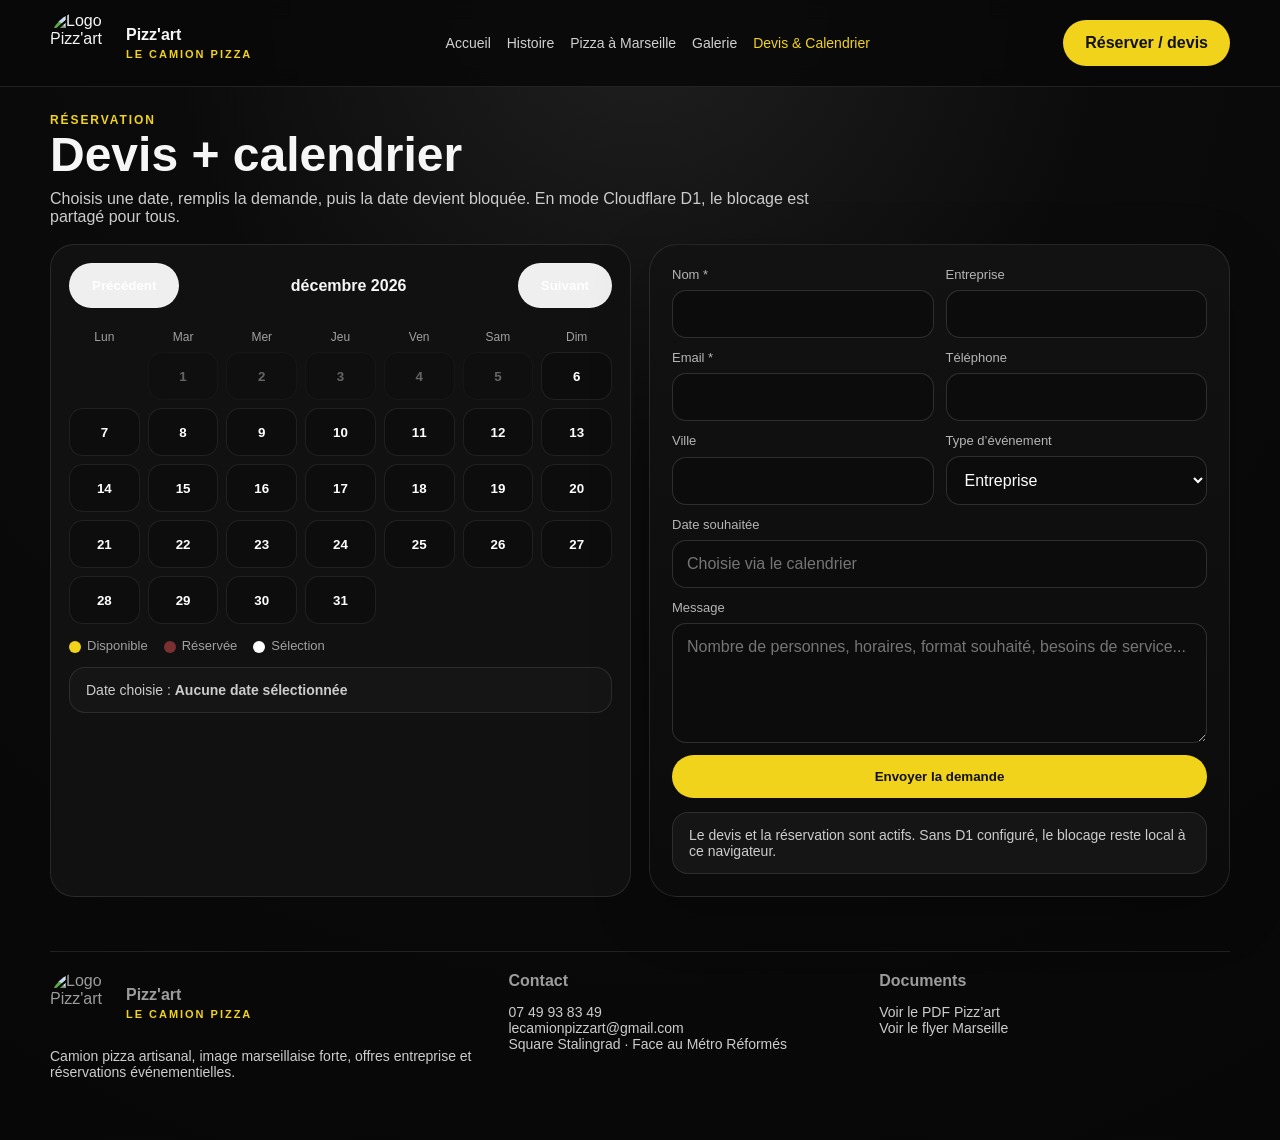
==== devis.html @ a05e0f02 "Add files via upload" ====
<!DOCTYPE html>
<html lang="fr">
<head>
  <meta charset="UTF-8">
  <meta name="viewport" content="width=device-width,initial-scale=1">
  <title>Pizz’art — Devis et calendrier</title>
  <link rel="stylesheet" href="style.css">
</head>
<body>
  <div class="topbar">
    <div class="container nav">
      <a class="brand" href="index.html">
        <img src="assets/logo.png" alt="Logo Pizz'art">
        <div class="brand-text">Pizz'art<small>Le camion pizza</small></div>
      </a>
      <nav class="menu">
        <a href="index.html" class="">Accueil</a>
        <a href="histoire.html" class="">Histoire</a>
        <a href="pizza-marseille.html" class="">Pizza à Marseille</a>
        <a href="galerie.html" class="">Galerie</a>
        <a href="devis.html" class="active">Devis & Calendrier</a>
      </nav>
      <a class="btn" href="devis.html">Réserver / devis</a>
    </div>
  </div>
<main class="section"><div class="container section-head"><div><div class="eyebrow">Réservation</div><h2>Devis + calendrier</h2><p>Choisis une date, remplis la demande, puis la date devient bloquée. En mode Cloudflare D1, le blocage est partagé pour tous.</p></div></div><div class="container grid2"><div class="calendar" id="booking-calendar"><div class="calhead"><button type="button" class="btn2" data-prev>Précédent</button><strong data-title></strong><button type="button" class="btn2" data-next>Suivant</button></div><div class="week"><div>Lun</div><div>Mar</div><div>Mer</div><div>Jeu</div><div>Ven</div><div>Sam</div><div>Dim</div></div><div class="days" data-days></div><div class="legend"><span><span class="dot av"></span>Disponible</span><span><span class="dot bk"></span>Réservée</span><span><span class="dot sl"></span>Sélection</span></div><div class="notice" style="margin-top:14px">Date choisie : <strong id="selected-date-label">Aucune date sélectionnée</strong></div></div><div class="panel"><div class="pad"><form id="booking-form"><div class="formgrid"><div class="field"><label>Nom *</label><input name="nom" required></div><div class="field"><label>Entreprise</label><input name="entreprise"></div><div class="field"><label>Email *</label><input type="email" name="email" required></div><div class="field"><label>Téléphone</label><input name="telephone"></div><div class="field"><label>Ville</label><input name="ville"></div><div class="field"><label>Type d’événement</label><select name="type_evenement"><option>Entreprise</option><option>Privé</option><option>Mariage</option><option>Association</option><option>Autre</option></select></div><div class="field full"><label>Date souhaitée</label><input id="date_souhaitee" name="date_souhaitee" readonly placeholder="Choisie via le calendrier"></div><div class="field full"><label>Message</label><textarea name="message" placeholder="Nombre de personnes, horaires, format souhaité, besoins de service..."></textarea></div><div class="field full"><button class="submit" type="submit">Envoyer la demande</button></div></div></form><div id="booking-message" class="notice" style="margin-top:14px">Le devis et la réservation sont actifs. Sans D1 configuré, le blocage reste local à ce navigateur.</div></div></div></div></main>
  <footer class="footer">
    <div class="container footer-grid">
      <div>
        <div class="brand">
          <img src="assets/logo.png" alt="Logo Pizz'art">
          <div class="brand-text">Pizz'art<small>Le camion pizza</small></div>
        </div>
        <p class="small">Camion pizza artisanal, image marseillaise forte, offres entreprise et réservations événementielles.</p>
      </div>
      <div>
        <strong>Contact</strong>
        <p class="small">07 49 93 83 49<br>lecamionpizzart@gmail.com<br>Square Stalingrad · Face au Métro Réformés</p>
      </div>
      <div>
        <strong>Documents</strong>
        <p class="small"><a href="docs/pizzart-doc.pdf" target="_blank">Voir le PDF Pizz’art</a><br><a href="docs/flyer-pizzart.pdf" target="_blank">Voir le flyer Marseille</a></p>
      </div>
    </div>
  </footer>
  <script src="script.js"></script>
</body>
</html>
---- style.css ----
:root{--bg:#090909;--panel:#121212;--panel2:#181818;--txt:#f6f6f6;--muted:#cccccc;--line:rgba(255,255,255,.10);--y:#f2d31b;--max:1180px;--r:24px}
*{box-sizing:border-box}html{scroll-behavior:smooth}body{margin:0;font-family:Inter,Arial,sans-serif;background:radial-gradient(circle at top,#202020 0,#0b0b0b 36%,#070707 100%);color:var(--txt)}a{text-decoration:none;color:inherit}img{display:block;max-width:100%}
.container{width:min(var(--max),calc(100% - 32px));margin:0 auto}.topbar{position:sticky;top:0;z-index:50;background:rgba(9,9,9,.88);backdrop-filter:blur(10px);border-bottom:1px solid var(--line)}
.nav{display:flex;align-items:center;justify-content:space-between;gap:16px;padding:12px 0}.brand{display:flex;align-items:center;gap:14px}.brand img{width:62px;height:62px;border-radius:50%;object-fit:contain}.brand-text{font-weight:900;line-height:1}.brand-text small{display:block;margin-top:6px;color:var(--y);font-size:11px;letter-spacing:.18em;text-transform:uppercase}
.menu{display:flex;gap:16px;flex-wrap:wrap;font-size:14px;color:#ffffffcf}.menu a.active,.menu a:hover{color:var(--y)}
.btn,.btn2,.submit{display:inline-flex;align-items:center;justify-content:center;gap:8px;padding:14px 22px;border-radius:999px;font-weight:800;transition:.18s}.btn,.submit{background:var(--y);color:#111;border:none}.btn2{border:1px solid rgba(255,255,255,.18);color:#fff}.btn:hover,.btn2:hover,.submit:hover{transform:translateY(-1px)}
.hero{padding:30px 0 18px}.hero-grid{display:grid;grid-template-columns:1.05fr .95fr;gap:22px}.card,.hero-copy,.panel{background:linear-gradient(180deg,#121212,#0b0b0b);border:1px solid var(--line);border-radius:28px;box-shadow:0 18px 60px rgba(0,0,0,.24)}.hero-copy{padding:34px}.badge{display:inline-flex;padding:8px 14px;border-radius:999px;background:#191919;color:var(--y);font-weight:800;font-size:13px}.hero h1{margin:18px 0 12px;font-size:clamp(40px,7vw,82px);line-height:.95}.lead{font-size:20px;color:#f0f0f0;max-width:650px}.hero-stats{display:grid;grid-template-columns:repeat(3,1fr);gap:14px;margin:22px 0}.stat{padding:14px;background:#161616;border:1px solid rgba(255,255,255,.08);border-radius:18px}.stat strong{display:block;color:var(--y);font-size:20px}.hero-actions{display:flex;gap:12px;flex-wrap:wrap}.hero-visual{position:relative;overflow:hidden}.hero-visual img{width:100%;height:100%;min-height:560px;object-fit:cover}.hero-visual:after{content:'';position:absolute;inset:0;background:linear-gradient(180deg,rgba(0,0,0,.12),rgba(0,0,0,.56))}
.section{padding:26px 0}.section-head{display:flex;justify-content:space-between;align-items:end;gap:20px;margin-bottom:18px}.section-head h2{margin:0;font-size:clamp(28px,4vw,48px)}.section-head p{margin:8px 0 0;color:var(--muted);max-width:760px}.eyebrow{color:var(--y);font-size:12px;font-weight:900;text-transform:uppercase;letter-spacing:.16em}
.grid2{display:grid;grid-template-columns:repeat(2,1fr);gap:18px}.grid3{display:grid;grid-template-columns:repeat(3,1fr);gap:18px}.panel{overflow:hidden}.pad{padding:22px}.thumb{aspect-ratio:4/3;overflow:hidden}.thumb img{width:100%;height:100%;object-fit:cover}.price{display:block;font-size:36px;color:var(--y);font-weight:900;margin:12px 0}
.story{display:grid;grid-template-columns:.96fr 1.04fr;gap:18px}.bullets{display:grid;gap:14px;margin-top:18px}.bullet{display:flex;gap:12px;padding:14px;border-radius:18px;background:#151515;border:1px solid var(--line)}.check{font-size:22px;color:var(--y)}.notice{background:#151515;border:1px solid var(--line);padding:14px 16px;border-radius:16px;color:var(--muted);font-size:14px}.list2{display:grid;grid-template-columns:repeat(2,1fr);gap:12px;margin-top:14px}.item{display:flex;justify-content:space-between;gap:10px;padding:12px 14px;border-radius:16px;background:#151515;border:1px solid var(--line)}.item small{display:block;color:var(--muted)}
.gallery{display:grid;grid-template-columns:2fr 1fr 1fr;gap:16px}.gallery .tall{grid-row:span 2}.gallery .panel{overflow:hidden}.gallery img{width:100%;height:100%;object-fit:cover}.docs{display:grid;gap:12px}.doc{display:flex;justify-content:space-between;align-items:center;gap:16px;padding:18px;border-radius:20px;background:#141414;border:1px solid var(--line)}
.formgrid{display:grid;grid-template-columns:1fr 1fr;gap:12px}.field{display:grid;gap:8px}.field label{font-size:13px;color:#ffffffb0}.field input,.field textarea,.field select{width:100%;padding:14px;border-radius:14px;border:1px solid rgba(255,255,255,.14);background:#0c0c0c;color:#fff;font:inherit}.field textarea{min-height:120px;resize:vertical}.full{grid-column:1/-1}
.calendar{background:#111;border:1px solid var(--line);border-radius:24px;padding:18px}.calhead{display:flex;align-items:center;justify-content:space-between;margin-bottom:14px}.week,.days{display:grid;grid-template-columns:repeat(7,1fr);gap:8px}.week div{text-align:center;color:#ffffff99;font-size:12px;padding:8px 0}.day{height:48px;border-radius:14px;border:1px solid rgba(255,255,255,.08);background:#0d0d0d;color:#fff;font-weight:800;cursor:pointer}.empty{visibility:hidden}.past{opacity:.35;cursor:not-allowed}.booked{background:#271515;border-color:#6f3030;color:#ffc1c1;cursor:not-allowed}.selected{background:var(--y);border-color:var(--y);color:#111}.legend{display:flex;flex-wrap:wrap;gap:16px;margin-top:14px;font-size:13px;color:#fff9}.dot{display:inline-block;width:12px;height:12px;border-radius:50%;margin-right:6px;vertical-align:middle}.av{background:var(--y)}.bk{background:#7a3030}.sl{background:#fff}
.footer{padding:28px 0 46px;color:#fff9}.footer-grid{display:grid;grid-template-columns:1.25fr 1fr 1fr;gap:20px;padding-top:20px;border-top:1px solid var(--line)}.small{font-size:14px;color:var(--muted)}
@media(max-width:980px){.hero-grid,.story,.grid2,.grid3,.gallery,.footer-grid{grid-template-columns:1fr}.hero-stats{grid-template-columns:1fr}.formgrid{grid-template-columns:1fr}.menu{display:none}.brand-text{display:none}.hero-visual img{min-height:380px}}
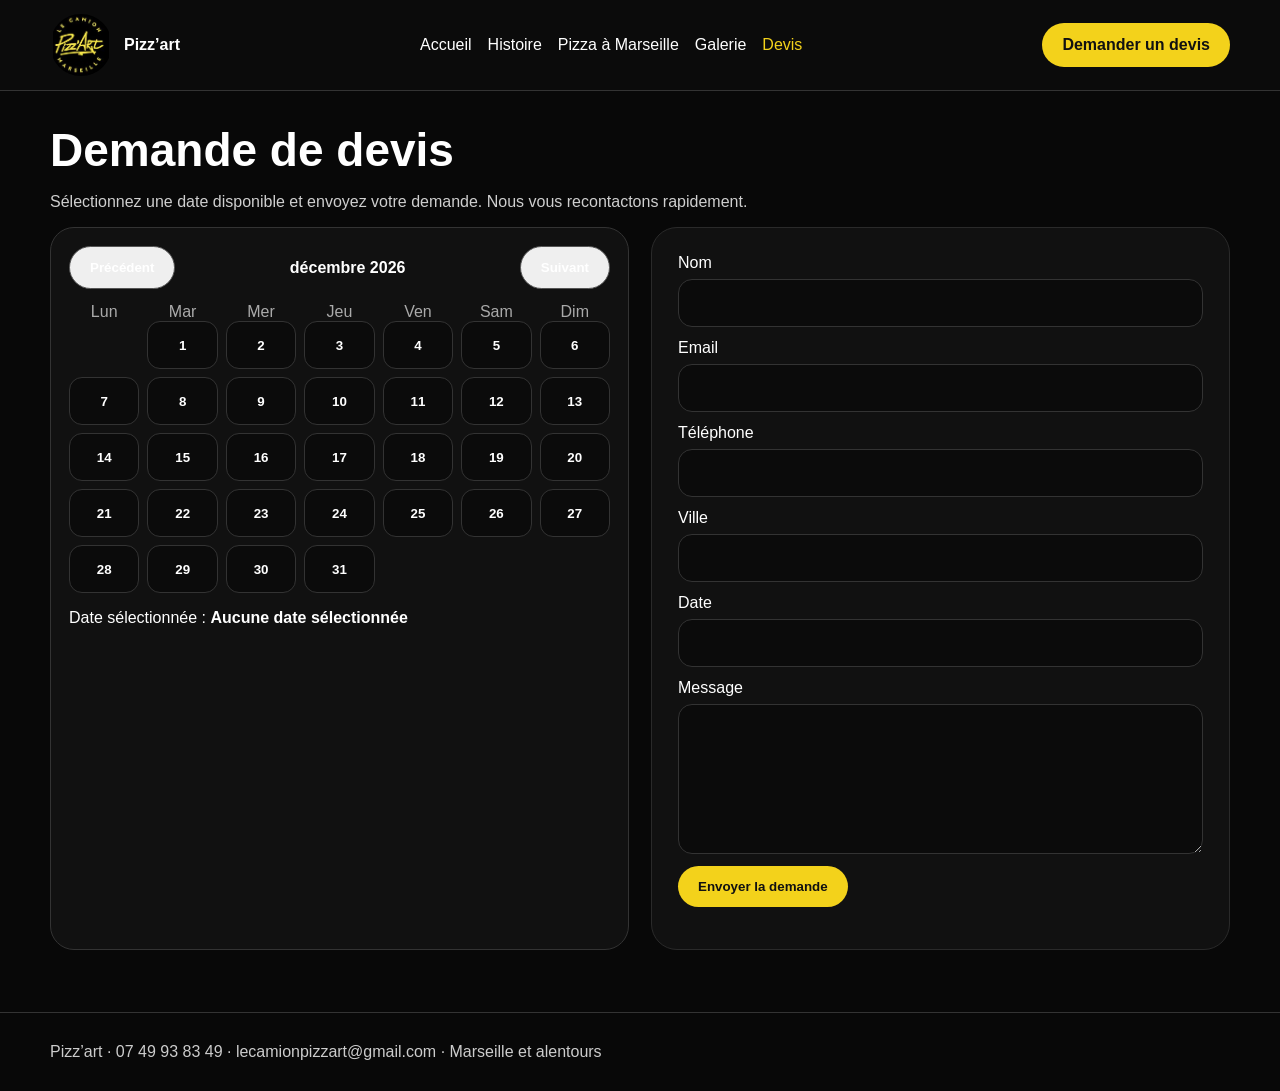
==== commit 869e17e2: "Add files via upload" ====
--- a/devis.html
+++ b/devis.html
@@ -1,48 +1,3 @@
-<!DOCTYPE html>
-<html lang="fr">
-<head>
-  <meta charset="UTF-8">
-  <meta name="viewport" content="width=device-width,initial-scale=1">
-  <title>Pizz’art — Devis et calendrier</title>
-  <link rel="stylesheet" href="style.css">
-</head>
-<body>
-  <div class="topbar">
-    <div class="container nav">
-      <a class="brand" href="index.html">
-        <img src="assets/logo.png" alt="Logo Pizz'art">
-        <div class="brand-text">Pizz'art<small>Le camion pizza</small></div>
-      </a>
-      <nav class="menu">
-        <a href="index.html" class="">Accueil</a>
-        <a href="histoire.html" class="">Histoire</a>
-        <a href="pizza-marseille.html" class="">Pizza à Marseille</a>
-        <a href="galerie.html" class="">Galerie</a>
-        <a href="devis.html" class="active">Devis & Calendrier</a>
-      </nav>
-      <a class="btn" href="devis.html">Réserver / devis</a>
-    </div>
-  </div>
-<main class="section"><div class="container section-head"><div><div class="eyebrow">Réservation</div><h2>Devis + calendrier</h2><p>Choisis une date, remplis la demande, puis la date devient bloquée. En mode Cloudflare D1, le blocage est partagé pour tous.</p></div></div><div class="container grid2"><div class="calendar" id="booking-calendar"><div class="calhead"><button type="button" class="btn2" data-prev>Précédent</button><strong data-title></strong><button type="button" class="btn2" data-next>Suivant</button></div><div class="week"><div>Lun</div><div>Mar</div><div>Mer</div><div>Jeu</div><div>Ven</div><div>Sam</div><div>Dim</div></div><div class="days" data-days></div><div class="legend"><span><span class="dot av"></span>Disponible</span><span><span class="dot bk"></span>Réservée</span><span><span class="dot sl"></span>Sélection</span></div><div class="notice" style="margin-top:14px">Date choisie : <strong id="selected-date-label">Aucune date sélectionnée</strong></div></div><div class="panel"><div class="pad"><form id="booking-form"><div class="formgrid"><div class="field"><label>Nom *</label><input name="nom" required></div><div class="field"><label>Entreprise</label><input name="entreprise"></div><div class="field"><label>Email *</label><input type="email" name="email" required></div><div class="field"><label>Téléphone</label><input name="telephone"></div><div class="field"><label>Ville</label><input name="ville"></div><div class="field"><label>Type d’événement</label><select name="type_evenement"><option>Entreprise</option><option>Privé</option><option>Mariage</option><option>Association</option><option>Autre</option></select></div><div class="field full"><label>Date souhaitée</label><input id="date_souhaitee" name="date_souhaitee" readonly placeholder="Choisie via le calendrier"></div><div class="field full"><label>Message</label><textarea name="message" placeholder="Nombre de personnes, horaires, format souhaité, besoins de service..."></textarea></div><div class="field full"><button class="submit" type="submit">Envoyer la demande</button></div></div></form><div id="booking-message" class="notice" style="margin-top:14px">Le devis et la réservation sont actifs. Sans D1 configuré, le blocage reste local à ce navigateur.</div></div></div></div></main>
-  <footer class="footer">
-    <div class="container footer-grid">
-      <div>
-        <div class="brand">
-          <img src="assets/logo.png" alt="Logo Pizz'art">
-          <div class="brand-text">Pizz'art<small>Le camion pizza</small></div>
-        </div>
-        <p class="small">Camion pizza artisanal, image marseillaise forte, offres entreprise et réservations événementielles.</p>
-      </div>
-      <div>
-        <strong>Contact</strong>
-        <p class="small">07 49 93 83 49<br>lecamionpizzart@gmail.com<br>Square Stalingrad · Face au Métro Réformés</p>
-      </div>
-      <div>
-        <strong>Documents</strong>
-        <p class="small"><a href="docs/pizzart-doc.pdf" target="_blank">Voir le PDF Pizz’art</a><br><a href="docs/flyer-pizzart.pdf" target="_blank">Voir le flyer Marseille</a></p>
-      </div>
-    </div>
-  </footer>
-  <script src="script.js"></script>
-</body>
-</html>
+<!doctype html><html lang="fr"><head><meta charset="UTF-8"><meta name="viewport" content="width=device-width,initial-scale=1"><title>Pizz’art</title><link rel="stylesheet" href="style.css"></head><body><header class="header"><div class="container nav"><a class="brand" href="index.html"><img src="assets/logo.png"><span>Pizz’art</span></a><nav class="menu"><a href="index.html" class="">Accueil</a><a href="histoire.html" class="">Histoire</a><a href="pizza-marseille.html" class="">Pizza à Marseille</a><a href="galerie.html" class="">Galerie</a><a href="devis.html" class="active">Devis</a></nav><a class="btn" href="devis.html">Demander un devis</a></div></header>
+<main class="section"><div class="container"><h2>Demande de devis</h2><p class="muted">Sélectionnez une date disponible et envoyez votre demande. Nous vous recontactons rapidement.</p><div class="grid2"><div class="calendar" id="calendar"><div class="cal-head"><button class="btn2" id="prev" type="button">Précédent</button><b class="title"></b><button class="btn2" id="next" type="button">Suivant</button></div><div class="week"><div>Lun</div><div>Mar</div><div>Mer</div><div>Jeu</div><div>Ven</div><div>Sam</div><div>Dim</div></div><div class="days"></div><p>Date sélectionnée : <b id="selected">Aucune date sélectionnée</b></p></div><div class="card pad"><form id="booking"><div class="field"><label>Nom</label><input name="nom" required></div><div class="field"><label>Email</label><input name="email" type="email" required></div><div class="field"><label>Téléphone</label><input name="telephone"></div><div class="field"><label>Ville</label><input name="ville"></div><div class="field"><label>Date</label><input id="date" name="date" readonly></div><div class="field"><label>Message</label><textarea name="message"></textarea></div><button class="btn" type="submit">Envoyer la demande</button></form><p id="status" class="yellow"></p></div></div></div></main>
+<footer class="footer"><div class="container">Pizz’art · 07 49 93 83 49 · lecamionpizzart@gmail.com · Marseille et alentours</div></footer><script src="script.js"></script></body></html>
--- a/style.css
+++ b/style.css
@@ -1,15 +1,2 @@
-:root{--bg:#090909;--panel:#121212;--panel2:#181818;--txt:#f6f6f6;--muted:#cccccc;--line:rgba(255,255,255,.10);--y:#f2d31b;--max:1180px;--r:24px}
-*{box-sizing:border-box}html{scroll-behavior:smooth}body{margin:0;font-family:Inter,Arial,sans-serif;background:radial-gradient(circle at top,#202020 0,#0b0b0b 36%,#070707 100%);color:var(--txt)}a{text-decoration:none;color:inherit}img{display:block;max-width:100%}
-.container{width:min(var(--max),calc(100% - 32px));margin:0 auto}.topbar{position:sticky;top:0;z-index:50;background:rgba(9,9,9,.88);backdrop-filter:blur(10px);border-bottom:1px solid var(--line)}
-.nav{display:flex;align-items:center;justify-content:space-between;gap:16px;padding:12px 0}.brand{display:flex;align-items:center;gap:14px}.brand img{width:62px;height:62px;border-radius:50%;object-fit:contain}.brand-text{font-weight:900;line-height:1}.brand-text small{display:block;margin-top:6px;color:var(--y);font-size:11px;letter-spacing:.18em;text-transform:uppercase}
-.menu{display:flex;gap:16px;flex-wrap:wrap;font-size:14px;color:#ffffffcf}.menu a.active,.menu a:hover{color:var(--y)}
-.btn,.btn2,.submit{display:inline-flex;align-items:center;justify-content:center;gap:8px;padding:14px 22px;border-radius:999px;font-weight:800;transition:.18s}.btn,.submit{background:var(--y);color:#111;border:none}.btn2{border:1px solid rgba(255,255,255,.18);color:#fff}.btn:hover,.btn2:hover,.submit:hover{transform:translateY(-1px)}
-.hero{padding:30px 0 18px}.hero-grid{display:grid;grid-template-columns:1.05fr .95fr;gap:22px}.card,.hero-copy,.panel{background:linear-gradient(180deg,#121212,#0b0b0b);border:1px solid var(--line);border-radius:28px;box-shadow:0 18px 60px rgba(0,0,0,.24)}.hero-copy{padding:34px}.badge{display:inline-flex;padding:8px 14px;border-radius:999px;background:#191919;color:var(--y);font-weight:800;font-size:13px}.hero h1{margin:18px 0 12px;font-size:clamp(40px,7vw,82px);line-height:.95}.lead{font-size:20px;color:#f0f0f0;max-width:650px}.hero-stats{display:grid;grid-template-columns:repeat(3,1fr);gap:14px;margin:22px 0}.stat{padding:14px;background:#161616;border:1px solid rgba(255,255,255,.08);border-radius:18px}.stat strong{display:block;color:var(--y);font-size:20px}.hero-actions{display:flex;gap:12px;flex-wrap:wrap}.hero-visual{position:relative;overflow:hidden}.hero-visual img{width:100%;height:100%;min-height:560px;object-fit:cover}.hero-visual:after{content:'';position:absolute;inset:0;background:linear-gradient(180deg,rgba(0,0,0,.12),rgba(0,0,0,.56))}
-.section{padding:26px 0}.section-head{display:flex;justify-content:space-between;align-items:end;gap:20px;margin-bottom:18px}.section-head h2{margin:0;font-size:clamp(28px,4vw,48px)}.section-head p{margin:8px 0 0;color:var(--muted);max-width:760px}.eyebrow{color:var(--y);font-size:12px;font-weight:900;text-transform:uppercase;letter-spacing:.16em}
-.grid2{display:grid;grid-template-columns:repeat(2,1fr);gap:18px}.grid3{display:grid;grid-template-columns:repeat(3,1fr);gap:18px}.panel{overflow:hidden}.pad{padding:22px}.thumb{aspect-ratio:4/3;overflow:hidden}.thumb img{width:100%;height:100%;object-fit:cover}.price{display:block;font-size:36px;color:var(--y);font-weight:900;margin:12px 0}
-.story{display:grid;grid-template-columns:.96fr 1.04fr;gap:18px}.bullets{display:grid;gap:14px;margin-top:18px}.bullet{display:flex;gap:12px;padding:14px;border-radius:18px;background:#151515;border:1px solid var(--line)}.check{font-size:22px;color:var(--y)}.notice{background:#151515;border:1px solid var(--line);padding:14px 16px;border-radius:16px;color:var(--muted);font-size:14px}.list2{display:grid;grid-template-columns:repeat(2,1fr);gap:12px;margin-top:14px}.item{display:flex;justify-content:space-between;gap:10px;padding:12px 14px;border-radius:16px;background:#151515;border:1px solid var(--line)}.item small{display:block;color:var(--muted)}
-.gallery{display:grid;grid-template-columns:2fr 1fr 1fr;gap:16px}.gallery .tall{grid-row:span 2}.gallery .panel{overflow:hidden}.gallery img{width:100%;height:100%;object-fit:cover}.docs{display:grid;gap:12px}.doc{display:flex;justify-content:space-between;align-items:center;gap:16px;padding:18px;border-radius:20px;background:#141414;border:1px solid var(--line)}
-.formgrid{display:grid;grid-template-columns:1fr 1fr;gap:12px}.field{display:grid;gap:8px}.field label{font-size:13px;color:#ffffffb0}.field input,.field textarea,.field select{width:100%;padding:14px;border-radius:14px;border:1px solid rgba(255,255,255,.14);background:#0c0c0c;color:#fff;font:inherit}.field textarea{min-height:120px;resize:vertical}.full{grid-column:1/-1}
-.calendar{background:#111;border:1px solid var(--line);border-radius:24px;padding:18px}.calhead{display:flex;align-items:center;justify-content:space-between;margin-bottom:14px}.week,.days{display:grid;grid-template-columns:repeat(7,1fr);gap:8px}.week div{text-align:center;color:#ffffff99;font-size:12px;padding:8px 0}.day{height:48px;border-radius:14px;border:1px solid rgba(255,255,255,.08);background:#0d0d0d;color:#fff;font-weight:800;cursor:pointer}.empty{visibility:hidden}.past{opacity:.35;cursor:not-allowed}.booked{background:#271515;border-color:#6f3030;color:#ffc1c1;cursor:not-allowed}.selected{background:var(--y);border-color:var(--y);color:#111}.legend{display:flex;flex-wrap:wrap;gap:16px;margin-top:14px;font-size:13px;color:#fff9}.dot{display:inline-block;width:12px;height:12px;border-radius:50%;margin-right:6px;vertical-align:middle}.av{background:var(--y)}.bk{background:#7a3030}.sl{background:#fff}
-.footer{padding:28px 0 46px;color:#fff9}.footer-grid{display:grid;grid-template-columns:1.25fr 1fr 1fr;gap:20px;padding-top:20px;border-top:1px solid var(--line)}.small{font-size:14px;color:var(--muted)}
-@media(max-width:980px){.hero-grid,.story,.grid2,.grid3,.gallery,.footer-grid{grid-template-columns:1fr}.hero-stats{grid-template-columns:1fr}.formgrid{grid-template-columns:1fr}.menu{display:none}.brand-text{display:none}.hero-visual img{min-height:380px}}
+
+body{margin:0;background:#080808;color:#fff;font-family:Arial,sans-serif}a{color:inherit;text-decoration:none}img{max-width:100%;display:block}.container{max-width:1180px;margin:auto;padding:0 18px}.header{background:#0b0b0b;border-bottom:1px solid #333;position:sticky;top:0;z-index:10}.nav{display:flex;justify-content:space-between;align-items:center;padding:14px 0;gap:20px}.brand{display:flex;align-items:center;gap:12px;font-weight:900}.brand img{width:62px;height:62px;object-fit:contain;border-radius:50%}.menu{display:flex;gap:16px;flex-wrap:wrap}.menu a.active,.menu a:hover{color:#f3d21b}.btn{background:#f3d21b;color:#111;padding:13px 20px;border-radius:999px;font-weight:900;display:inline-block;border:0}.btn2{border:1px solid #555;color:#fff;padding:13px 20px;border-radius:999px;font-weight:900;display:inline-block}.hero{padding:34px 0}.hero-grid,.grid2{display:grid;grid-template-columns:1fr 1fr;gap:22px}.card{background:#111;border:1px solid #2a2a2a;border-radius:26px;overflow:hidden}.pad{padding:26px}.hero h1{font-size:clamp(42px,7vw,78px);line-height:.95;margin:15px 0}.lead{font-size:20px;color:#ddd}.yellow{color:#f3d21b}.stats{display:grid;grid-template-columns:repeat(3,1fr);gap:12px;margin:22px 0}.stat{background:#181818;border-radius:16px;padding:14px}.stat strong{color:#f3d21b;display:block;font-size:20px}.section{padding:32px 0}h2{font-size:clamp(30px,4vw,46px);margin:0 0 12px}.muted{color:#cfcfcf}.grid3{display:grid;grid-template-columns:repeat(3,1fr);gap:18px}.thumb{height:260px;overflow:hidden}.thumb img,.hero-img{width:100%;height:100%;object-fit:cover}.price{font-size:34px;color:#f3d21b;font-weight:900}.gallery{display:grid;grid-template-columns:2fr 1fr 1fr;gap:16px}.gallery img{width:100%;height:100%;object-fit:cover}.big{grid-row:span 2}.field{display:grid;gap:7px;margin-bottom:12px}input,textarea,select{background:#0b0b0b;border:1px solid #333;color:#fff;border-radius:14px;padding:14px;font-size:16px}textarea{min-height:120px}.calendar{background:#111;border:1px solid #333;border-radius:24px;padding:18px}.cal-head{display:flex;justify-content:space-between;align-items:center;margin-bottom:14px}.week,.days{display:grid;grid-template-columns:repeat(7,1fr);gap:8px}.week div{text-align:center;color:#aaa}.day{height:48px;border-radius:13px;background:#0b0b0b;border:1px solid #333;color:#fff;font-weight:900}.day.selected{background:#f3d21b;color:#111}.day.booked{background:#321616;color:#ffb6b6}.day.empty{visibility:hidden}.footer{border-top:1px solid #333;margin-top:30px;padding:30px 0;color:#ccc}@media(max-width:900px){.hero-grid,.grid2,.grid3,.gallery,.stats{grid-template-columns:1fr}.menu{display:none}}
